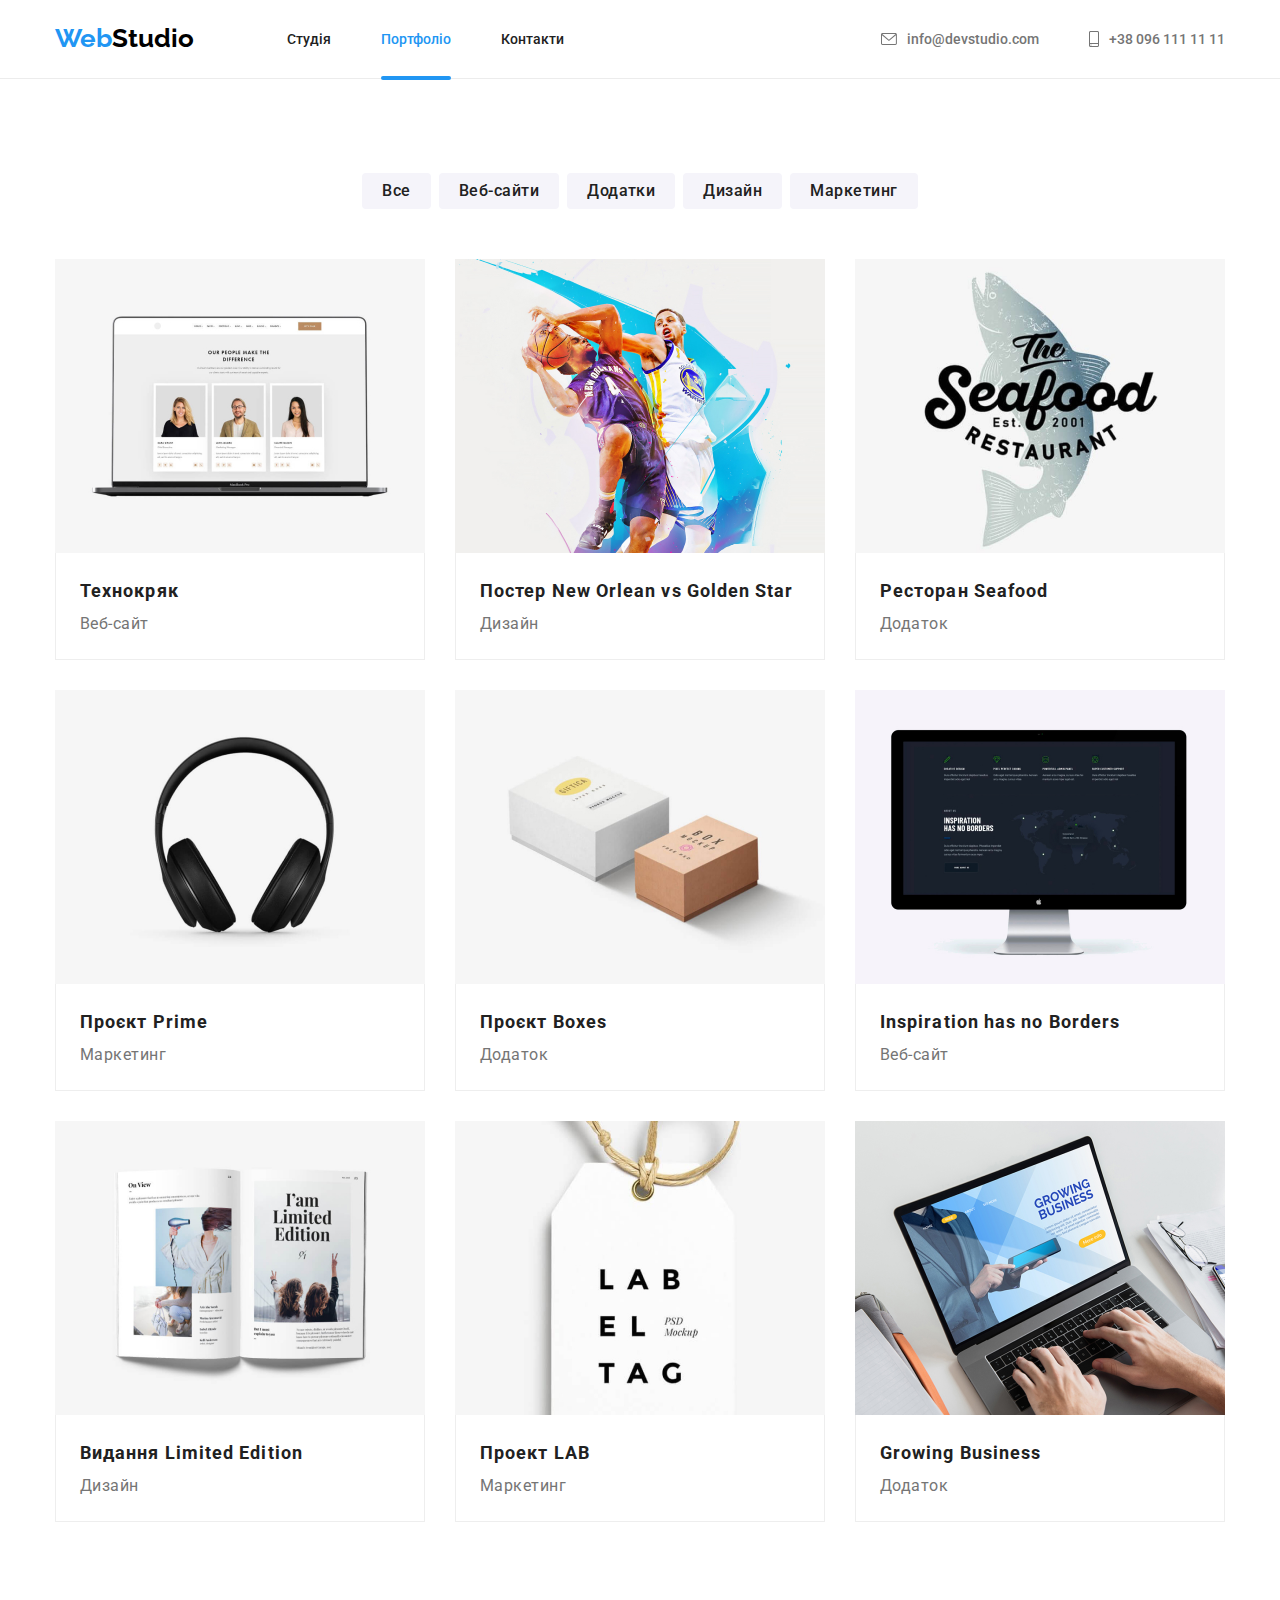
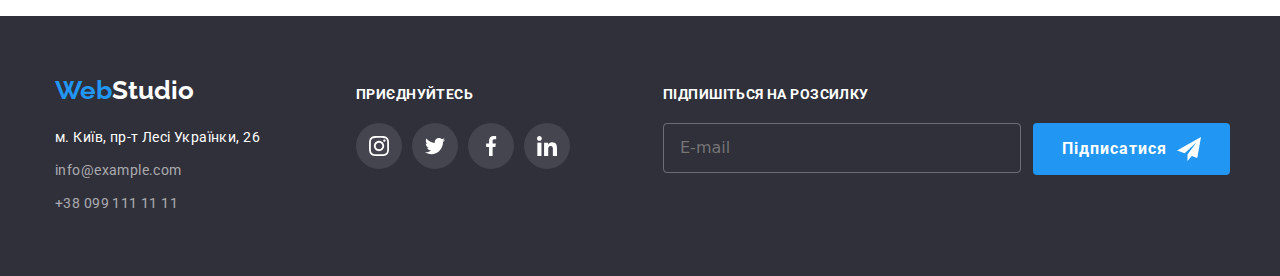
==== portfolio.html @ 5f031ca4 "do homework 6" ====
<!DOCTYPE html>
<html lang="uk">
  <head>
    <meta charset="UTF-8" />
    <meta http-equiv="X-UA-Compatible" content="IE=edge" />
    <meta name="viewport" content="width=device-width, initial-scale=1.0" />
    <link rel="preconnect" href="https://fonts.googleapis.com" />
    <link rel="preconnect" href="https://fonts.gstatic.com" crossorigin />
    <link
      href="https://fonts.googleapis.com/css2?family=Raleway:wght@700&family=Roboto:wght@400;500;700&display=swap"
      rel="stylesheet"
    />
    <link rel="stylesheet" href="https://cdnjs.cloudflare.com/ajax/libs/modern-normalize/1.1.0/modern-normalize.min.css" />
    <link rel="stylesheet" href="./css/styles.css" />
    <title>Portfolio</title>
  </head>
  <body>
    <header class="header content ">
   
      <div class="container header-container">
            <a href="./index.html" class="logo"> <span class="span">Web</span>Studio
            </a>
   
           <nav class="navigation">
              <ul class="header-list">
                 <li class="header-item"> 
                    <a href="./index.html" class="link ">Студія

                    </a>
                 </li>
                 <li class="header-item">
                   <a href="./portfolio.html" class="link current">Портфоліо

                   </a>
                  </li>
                 <li class="header-item">
                    <a href="#" class="link">Контакти

                     </a>
                 </li>
             </ul>
            </nav>
           <ul class="contacts">
               <li class="contacts-item ">
   
                 <a href="mailto:info@devstudio.com" class="link-contact">
                   <svg class="icon" width="16" height="12">
                     <use href="./images/icons.svg#icon-envelope"></use>
                   </svg>
                   info@devstudio.com
                 </a>
               </li>
               <li class="contacts-item ">
   
                <a href="tel:+380961111111" class="link-contact">
                    <svg class="icon" width="10" height="16">
                       <use href="./images/icons.svg#icon-smartphone"></use>
                     </svg>
                  +38 096 111 11 11
                </a>
               </li>
            </ul>
        </div>
   
   
   
   
      </header>
     <section class="projects">
        <h1 class="title-none" hidden>Портфолио</h1>

       <div class="container">
           <ul class="list-kind">
              <li class="item-kind">
               <button type="button" class="internal">Все</button>
              </li>
             <li class="item-kind">
               <button type="button" class="internal">Веб-сайти</button>
             </li>
             <li class="item-kind">
               <button type="button" class="internal">Додатки</button>
             </li>
             <li class="item-kind">
               <button type="button" class="internal">Дизайн</button>
             </li>
             <li class="item-kind">
               <button type="button" class="internal">Маркетинг</button>
             </li>
         </ul>
         
         <ul class="list-projects">
            <li class="item-projects">
               <a href="" class="link-projects">
                     <div class="list-img-wrapper">
                        <img src="./images/technocrack.jpg" alt="technocrack" width="370" class="image" />
                        <p class="overlay">Ресурс пропонує комплексні пропозиції з різним рівнем функціоналу та сервісів. Все це дозволить відвідувачу отримати вичерпні відомості про компанію чи приватну особу.</p>
                     </div>
                     <div class="kind-business">
                        <h2 class="title-project description">Технокряк</h2>
                        <p class="kind description">Веб-сайт</p>
                     </div>
               </a>
            </li>
            <li class="item-projects">
               <a href="" class="link-projects">
                     <div class="list-img-wrapper">
                        <img src="./images/poster.jpg" alt="poster" width="370" class="image" />
                        <p class="overlay">Ресурс пропонує комплексні пропозиції з різним рівнем функціоналу та сервісів. Все це дозволить відвідувачу отримати вичерпні відомості про компанію чи приватну особу.</p>
                     </div>
                     <div class="kind-business">
                        <h2 class="title-project description">
                           Постер New Orlean vs Golden Star
                        </h2>
                        <p class="kind description">Дизайн</p>
                     </div>
               </a>
            </li>
            <li class="item-projects">
               <a href="" class="link-projects">
                     <div class="list-img-wrapper">
                           <img src="./images/seafood.jpg" alt="seafood" width="370" class="image" />
                           <p class="overlay">Ресурс пропонує комплексні пропозиції з різним рівнем функціоналу та сервісів. Все це дозволить відвідувачу отримати вичерпні відомості про компанію чи приватну особу.</p>
                     </div>
                     <div class="kind-business">
                        <h2 class="title-project description">Ресторан Seafood</h2>
                        <p class="kind description">Додаток</p>
                     </div>
               </a>
            </li>
         
            <li class="item-projects">
               <a href="" class="link-projects">
                     <div class="list-img-wrapper">
                        <img src="./images/prime.jpg" alt="prime" width="370" class="image" />
                        <p class="overlay">Ресурс пропонує комплексні пропозиції з різним рівнем функціоналу та сервісів. Все це дозволить відвідувачу отримати вичерпні відомості про компанію чи приватну особу.</p>
                     </div>
                     <div class="kind-business">
                        <h2 class="title-project description">Проєкт Prime</h2>
                        <p class="kind description">Маркетинг</p>
                     </div>
               </a>
            </li>
            <li class="item-projects">
               <a href="" class="link-projects">
                 <div class="list-img-wrapper">
                     <img src="./images/boxes.jpg" alt="boxes" width="370" class="image" />
                     <p class="overlay">Ресурс пропонує комплексні пропозиції з різним рівнем функціоналу та сервісів. Все це дозволить відвідувачу отримати вичерпні відомості про компанію чи приватну особу.</p>
                 </div>
                  <div class="kind-business">
                     <h2 class="title-project description">Проєкт Boxes</h2>
                     <p class="kind description">Додаток</p>
                  </div>
               </a>
            </li>
            <li class="item-projects">
               <a href="" class="link-projects">
                     <div class="list-img-wrapper">
                           <img src="./images/borders.jpg" alt="borders" width="370" class="image" />
                           <p class="overlay">Ресурс пропонує комплексні пропозиції з різним рівнем функціоналу та сервісів. Все це дозволить відвідувачу отримати вичерпні відомості про компанію чи приватну особу.</p>
                     </div>
                     <div class="kind-business">
                        <h2 class="title-project description">Inspiration has no Borders</h2>
                        <p class="kind description">Веб-сайт</p>
                     </div>
               </a>
            </li>
         
            <li class="item-projects">
               <a href="" class="link-projects">
                     <div class="list-img-wrapper">
                        <img src="./images/publishing.jpg" alt="publishing" width="370" class="image" />
                        <p class="overlay">Ресурс пропонує комплексні пропозиції з різним рівнем функціоналу та сервісів. Все це дозволить відвідувачу отримати вичерпні відомості про компанію чи приватну особу.</p>
                     </div>
                     <div class="kind-business">
                        <h2 class="title-project description">Видання Limited Edition</h2>
                        <p class="kind description">Дизайн</p>
                     </div>
               </a>
            </li>
            <li class="item-projects">
               <a href="" class="link-projects">
                     <div class="list-img-wrapper">
                        <img src="./images/lab.jpg" alt="lab" width="370" class="image" />
                        <p class="overlay">Ресурс пропонує комплексні пропозиції з різним рівнем функціоналу та сервісів. Все це дозволить відвідувачу отримати вичерпні відомості про компанію чи приватну особу.</p>
                     </div>
                     <div class="kind-business">
                        <h2 class="title-project description">Проект LAB</h2>
                        <p class="kind description">Маркетинг</p>
                     </div>
               </a>
            </li>
            <li class="item-projects">
               <a href="" class="link-projects">
                     <div class="list-img-wrapper">
                           <img src="./images/growing.jpg" alt="growing" width="370" class="image" />
                           <p class="overlay">Ресурс пропонує комплексні пропозиції з різним рівнем функціоналу та сервісів. Все це дозволить відвідувачу отримати вичерпні відомості про компанію чи приватну особу.</p>
                     </div>
                     <div class="kind-business">
                        <h2 class="title-project description">Growing Business</h2>
                        <p class="kind description">Додаток</p>
                     </div>
               </a>
            </li>
         </ul>
      </div>
    </section>
         <footer class="content footer">
         
            <div class="container container-footer">
               <div class="container-address">
                  <a href="#" class="logodown"><span class="spandown">Web</span>Studio</a>
                  <address class="address">
                     <ul class="list-address">
                        <li class="item-address"><a href="https://goo.gl/maps/XZynYj2sDtxEhhcv8" target="_blank" class="kyiv">м.
                              Київ,
                              пр-т Лесі Українки, 26</a> </li>
                        <li class="item-address"> <a href="mailto:info@example.com" class="mailto">info@example.com</a></li>
                        <li class="item-address"> <a href="tel:+380991111111" class="telephone">+38 099 111 11 11</a></li>
                     </ul>
                  </address>
               </div>
               <div class="container-social-page">
                  <p class="invite">Приєднуйтесь</p>
                  <ul class="social-page-footer">
                     <li class="item-social-footer">
                        <a href="" class="link-footer-logo-social">
                           <svg class="footer-logo-social " width="20" height="20">
                              <use href="./images/icons.svg#icon-instagram"></use>
                           </svg>
                        </a>
                     </li>
                     <li class="item-social-footer">
                        <a href="" class="link-footer-logo-social">
                           <svg class="footer-logo-social" width="20" height="20">
                              <use href="./images/icons.svg#icon-twitter"></use>
                           </svg>
                        </a>
                     </li>
                     <li class="item-social-footer">
                        <a href="" class="link-footer-logo-social">
                           <svg class="footer-logo-social" width="20" height="20">
                              <use href="./images/icons.svg#icon-facebook"></use>
                           </svg>
                        </a>
                     </li>
                     <li class="item-social-footer">
                        <a href="" class="link-footer-logo-social">
                           <svg class="footer-logo-social" width="20" height="20">
                              <use href="./images/icons.svg#icon-linkedin"></use>
                           </svg>
                        </a>
                     </li>
                  </ul>
               </div>
               <form class="form-email">
                  <label>
                     <span class="describe-email-form">Підпишіться на розсилку</span>
                     <div class="container-input-email">
                        <input type="email" name="user_email" class="input-email" placeholder="E-mail">
                        <button type="submit" class="btn-send-email">Підписатися
                           <svg class="send-email-icon" width="24" height="24">
                              <use href="./images/icons.svg#icon-send"></use>
                           </svg>
                        </button>
                     </div>
                  </label>
               </form>
            </div>
         
         
         
         </footer>
  </body>
</html>
---- css/styles.css ----
:root{
    --primary-color: #212121;
    --secondery-color: #757575 ;
    --accent-color: #2196F3 ;
    --header-color: #2F303A;
    --text-color:#fff;
    --border-color:#F5F4FA;
    --second-border-color:#EEEEEE;
    --primary-font: 'Roboto',sans-serif; 
    --secondary-fonts: 'Raleway',sans-serif; 
    --normal-font: 400;
    --medium-font: 500;
    --bold-font: 700;
    --bolder-font: 900;
}


li{
    list-style: none;
}
button{
    cursor: pointer;
}
.body {
    font-family: var(--primary-font);
    color:var(--primary-color);
    font-size: 14px;
    letter-spacing: 0.03em;
    
    
}
.image{
    display: block;
}

.container{
    width: 1200px;
    margin: 0 auto;
    padding-left: 15px;
    padding-right: 15px;
    
}

.visually-hidden{
    position: absolute;
    width: 1px;
    height: 1px;
    margin: -1px;
    padding: 0;
    overflow: hidden;
    border: 0;
    clip: rect(0 0 0 0);
}
.header{
    border-bottom: 1px solid #ECECEC;
    padding-top: 24px;
    padding-bottom: 24px;
}
.header-container{
    display: flex;
    align-items: center;
}

.logo{
    
    font-family:var(--secondary-fonts);
    font-size: 26px;
    font-weight: var(--bold-font);
    color:black;
    margin-right: 93px;
    text-decoration: none;
    
}
.span{
    color: var(--accent-color);
}

 .nav{
    display: flex;
} 
.header-list{
   display: flex;
   align-items: center; 
   list-style: none;
   padding-left: 0;
   margin: 0 auto;
   
}

.header-item:not(:last-child){
    margin-right: 50px;
    
}


.contacts{
    display: flex;
    list-style: none;
    padding-left: 0;
    margin: 0;
    margin-left: auto;
    
    
    
}


.contacts-item:not(:last-child){
    margin-right: 50px;
}


.link{
    position: relative;
    text-decoration: none;
    font-family: var(--primary-font);
    font-size: 14px;
    font-weight: var(--medium-font);
    color: var(--primary-color);
    transition: color 250ms cubic-bezier(0.4, 0, 0.2, 1);
}
   .link:hover,
   .link:focus{
    color: var(--accent-color);
}   

.link-contact{
    display: flex;
    align-items: center;
    font-family: var(--primary-font);
    font-size: 14px;
    font-weight: var(--medium-font);
    color: var(--secondery-color);
    text-decoration: none;
    transition: color 250ms cubic-bezier(0.4, 0, 0.2, 1), fill 250ms cubic-bezier(0.4, 0, 0.2, 1);
}

.icon {
    
    fill: currentColor;
    margin-right: 10px;
}
.link-contact:hover,
.link-contact:focus{
    fill: var(--accent-color);
    color: var(--accent-color);
    
}  


/* Hero */
.hero{
    background-color: #C4C4C4;
    padding: 200px 0 ;
    text-align: center; 
    background-image:linear-gradient(to right, rgba(47, 48, 58, 0.4), rgba(47, 48, 58, 0.4)), url(../images/hero.jpg); 
    background-repeat: no-repeat;
    background-position: center;
    
    
}
.title-hero{
   
    font-family: var(--primary-font);
    font-size: 44px;
    font-weight: var(--bolder-font);
    color: var(--text-color);
    margin: 0 auto;
    text-align: center;
    text-transform: uppercase;
    letter-spacing: 0.06em;
    margin-bottom: 30px;
    
    
}
.modal-button{
    
    background-color: var(--accent-color);
    border: none;
    border-radius: 4px;
    color: var(--text-color);
    font-family: var(--primary-font);
    font-size: 16px;
    font-weight: var(--bold-font);
    padding: 10px 30px 10px 30px;
    transition: background-color 250ms cubic-bezier(0.4, 0, 0.2, 1), box-shadow 250ms cubic-bezier(0.4, 0, 0.2, 1);
}
.modal-button:hover,
.modal-button:focus{
    background-color: #188CE8;
    box-shadow: 0px 4px 4px rgba(0, 0, 0, 0.15);
    border-radius: 4px;
}

/* Особливості */
.specialy{
 padding-top: 94px;
 padding-bottom: 94px; 
}
.title-specialy{
    opacity: 0;
}
.list-specialy{
    display: flex;
    list-style: none;
    padding-left: 0;
    margin: 0;
}

.item-specialy{
   text-align: left;
    width: 270px;
}
.item-specialy:not(:last-child){
    margin-right: 30px;
}

.skill{
   
    font-family: var(--primary-font);
    font-size: 14px;
    line-height: 1.14;
    letter-spacing: 0.03em;
    font-weight: var(--bold-font);
    color: var(--primary-color);
    text-transform: uppercase;
    margin-bottom: 10px;
   
}
.content-specialy{
    font-family: var(--primary-font);
    font-size: 14px;
    line-height: 1.7;
    font-weight: var(--normal-font);
    color:var(--secondery-color);
    letter-spacing: 0.03em;
    margin-top: 0;
    margin-bottom: 0;
}


.container-icon{
    background-color: #F5F4FA;
    border-radius: 4px;
    display: flex;
    height: 120px;
    align-items: center;
    justify-content: center;
    margin-bottom: 30px;
}

   
   




/* Чим ми займаємося */
.activity{
    padding-bottom: 94px;
}

.title-activity{
    font-family: var(--primary-font);
    font-size: 36px;
    line-height: 1.17;
    text-align: center;
    letter-spacing: 0.03em;
    font-weight: var(--bold-font);
    color: var(--primary-color);
    margin-top: 0;
    margin-bottom: 50px;
    justify-content: center;
    
}
.list-activity{
   display: flex;
   padding-left: 0;
   margin-top: 0;
   margin-bottom: 0;
   justify-content: center;
   text-decoration: none;

}
.item-activity{
    list-style: none;
    text-decoration: none;
}
.item-activity:not(:last-child){
    margin-right: 30px;
}
.link-activity{
    text-decoration: none;
}
.overlay-wrapper{
    position: relative;
    
}
.text-wrapper{
    position: absolute;
    bottom: 0%;
    right: 0%;
    width: 100%;
    padding-top: 27px;
    padding-bottom: 27px;
    margin: 0;
    background: rgba(47, 48, 58, 0.8);
    font-family: var(--primary-font);
    font-weight: var(--bold-font);
    font-size: 14px;
    line-height: 1.14;
    text-align: center;
    letter-spacing: 0.03em;
    text-transform: uppercase;
    color: #FFFFFF;
    
    
}

/* Команда */
.teams{
    background-color: var(--border-color);
    margin: auto;
    padding-top: 94px;
    padding-bottom: 94px;
}

.our-teams{
    font-family: var(--primary-font);
    font-size: 36px;
    line-height: 1.17;
    text-align: center;
    letter-spacing: 0.03em;
    font-weight: var(--bold-font);
    color: var(--primary-color);
    margin-top: 0;
    margin-bottom: 50px;
    
    
}

.list-teams{
    display: flex;
    list-style: none;
    margin-top: 0;
    margin-bottom: 0;
    padding-left: 0;
    justify-content:center;
}




.item-teams{
    
    background: var(--text-color);
    box-shadow: 0px 1px 3px rgba(0, 0, 0, 0.12), 0px 1px 1px rgba(0, 0, 0, 0.14), 0px 2px 1px rgba(0, 0, 0, 0.2);
    border-radius: 0px 0px 4px 4px;
    text-align: center;
    
} 
.item-teams:not(:last-child){
    margin-right: 30px;
}

.person{
    padding-top: 30px;
    padding-bottom: 30px;
}
.name{
    font-family:var(--primary-font);
    font-size: 16px;
    line-height: 1.18;
    letter-spacing: 0.03em;
    font-weight: 500;
    color: var(--primary-color);
    margin: 0 auto;
    margin-bottom: 10px;
   
}
.occupation{
    font-family: var(--primary-font);
    font-size: 16px;
    line-height: 1.18;
    font-weight: 400;
    letter-spacing: 0.03em;
    font-weight: var(--normal-font);
    color: var(--secondery-color);
    margin: 0 auto;
}

.list-social-page{
    display: flex;
    margin-top: 16px;
    padding-left: 0;
    justify-content: center;
    
}

.item-social-page:not(:last-child){
    margin-right: 10px;
}

.link-social-page {
    display: flex;
    align-items: center;
    justify-content: center;
    width: 44px;
    height: 44px;
    color: #AFB1B8;
    background-color: #FFFFFF;
    border: 1px solid #fff;
    border-radius: 50% 50%;
    transition: background-color 250ms cubic-bezier(0.4, 0, 0.2, 1), color 250ms cubic-bezier(0.4, 0, 0.2, 1);
}

.icon-social-page{
    
    fill: currentColor;
    
}
.link-social-page:hover,
.link-social-page:focus{
    background-color: var(--accent-color);
    color: #ffffff;
    
}




/* Наші клієнти */
.clients{
    padding-top: 94px;
    padding-bottom: 94px;
}
.clients-title{
    font-family: var(--primary-font);
    font-weight: var(--bold-font);
    font-size: 36px;
    line-height: 1.17;
    text-align: center;
    letter-spacing: 0.03em;
    margin-top: 0;
    margin-bottom: 0;
    color: var(--primary-color);
    justify-content: center;
}
.clients-list{
    display: flex;
    padding-left: 0;
    margin-top: 50px;
    margin-bottom: 0;
}
.clients-item:not(:last-child){
    margin-right: 30px;
}
.link-clients-logo{
    display: flex;
    align-items: center;
    justify-content: center;
    width: 170px;
    height: 92px;
    color: #AFB1B8;
    border: 1px solid #AFB1B8;
    border-radius: 4px;
    transition: border 250ms cubic-bezier(0.4, 0, 0.2, 1), color 250ms cubic-bezier(0.4, 0, 0.2, 1);
}

.clients-logo{
    fill: currentColor;
}

.link-clients-logo:hover,
.link-clients-logo:focus{
  border: 1px solid var(--accent-color);
  color: var(--accent-color);
  
}

/* Footer */
.footer{
    background-color: var(--header-color);
    margin: auto;
    padding-top: 60px;
    padding-bottom: 60px;
    
}
.container-footer{
    display: flex;
    justify-content: flex-start;
    align-items: baseline;
    
}

.invite{
    font-family: var(--primary-font);
    font-weight: var(--bold-font);
    font-size: 14px;
    line-height: 1.14;
    letter-spacing: 0.03em;
    text-transform: uppercase;
    color: #FFFFFF;
    margin-top: 0;
    margin-bottom: 0;
}
.social-page-footer{
    display: flex;
    padding-left: 0;
    margin-top: 20px;
    margin-bottom: 0;
}
.container-address{
    margin-right: 70px;
    min-width: 231px;
}

.logodown{
    display: inline-block;
    text-decoration: none;
    font-family: var(--secondary-fonts);
    font-size: 26px;
    font-weight: var(--bold-font);
    color: var(--text-color);
    
    
    
}
.spandown{
    color: var(--accent-color);
}
.address{
   margin-top: 20px;
   
   
}
.list-address{
    list-style: none;
    padding-left: 0;
    margin: 0;
    
}
.item-address{
    font-family: var(--primary-font);
    font-size: 14px;
    line-height: 1.71;
    letter-spacing: 0.03em;
    font-weight: var(--normal-font);
    font-style: normal;
}
.item-address:not(:last-child){
    margin-bottom: 9px;
}

.kyiv{
    text-decoration: none;
    color: var(--text-color);
    
   
}
.mailto{
   text-decoration: none;
   
   color:rgba(255, 255, 255, 0.6);
  
}
.telephone{
    text-decoration: none;
    
    color: rgba(255, 255, 255, 0.6);
    
}
.link-footer-logo-social{
    display: flex;
    align-items: center;
    justify-content: center;
    width: 46px;
    height: 46px;
    background-color: rgba(255, 255, 255, 0.1);
    border: 1px solid transparent;
    border-radius: 50% 50%;
    transition: background-color 250ms cubic-bezier(0.4, 0, 0.2, 1);
}
.item-social-footer:not(:last-child) {
    margin-right: 10px;
    
}
.link-footer-logo-social:hover, 
.link-footer-logo-social:focus{
    background-color: var(--accent-color);
}
.footer-logo-social{
    fill:#ffffff;
}
.form-email{
    margin-left: 93px;
}
.describe-email-form{
    display: block;
    font-family: var(--primary-font);
    font-weight: var(--bold-font);
    font-size: 14px;
    line-height: 1.14;
    letter-spacing: 0.03em;
    text-transform: uppercase;
    color: #FFFFFF;
    margin-bottom: 20px;
}
.container-input-email{
    display: flex;
}
.input-email{
    color: #FFFFFF;
    margin-right: 12px;
    padding-left: 16px;
    width: 358px;
    height: 50px;
    background-color: transparent;
    border: 1px solid rgba(255, 255, 255, 0.3);
    border-radius: 4px;
    transition: border-color 250ms cubic-bezier(0.4, 0, 0.2, 1);
}
.input-email:focus{
    border-color: var(--accent-color);
}
.btn-send-email{
    display: flex;
    align-items: center;
    text-align: center;
    font-family: var(--primary-font);
    font-weight: var(--bold-font);
    font-size: 16px;
    line-height: 1.88;
    letter-spacing: 0.06em;
    color: #FFFFFF;
    background-color: var(--accent-color);
    padding: 10px 28px;
    border: 1px solid transparent;
    
    border-radius: 4px;
    transition: background-color 250ms cubic-bezier(0.4, 0, 0.2, 1), box-shadow 250ms cubic-bezier(0.4, 0, 0.2, 1);
}
.btn-send-email:hover,
.btn-send-email:focus{
    background-color: #188CE8;
    box-shadow: 0px 4px 4px rgba(0, 0, 0, 0.15);
    border-radius: 4px;
}
.send-email-icon{
    margin-left: 10px;
}
.backdrop {
    position: fixed;
    top: 0;
    left: 0;
    width: 100%;
    height: 100%;
    background: rgba(0, 0, 0, 0.2);
    z-index: 100;
    transition: visibility 1000ms linear,opacity 1000ms linear; 
}
.backdrop.is-hidden{
    visibility: hidden;
    opacity: 0;
    pointer-events: none;
    
}
/* ======================MODAL======================== */
.modal{
    position: absolute;
    top: 50%;
    left: 50%;
    transform: translate(-50%, -50%);
     width: 528px;
    height: 581px; 
    padding: 40px 40px;
    background-color: #FFFFFF;
}

.btn-modal{
    position: absolute;
    top: 8px;
    right: 8px;
    display: flex;
    justify-content: center;
    align-items: center;
    width: 30px;
    height: 30px;
    background-color: transparent;
    border: 1px solid rgba(0, 0, 0, 0.1);
    border-radius: 50%;
    padding: 0;
    transition: border-color 250ms cubic-bezier(0.4, 0, 0.2, 1);
    
}
.icon-btn-modal{
    transition: fill 250ms cubic-bezier(0.4, 0, 0.2, 1);
}
.btn-modal:hover,
.btn-modal:focus{
    border: 1px solid var(--accent-color);
    
}
.btn-modal:hover .icon-btn-modal,
.btn-modal:focus .icon-btn-modal{
    fill: var(--accent-color);
}
.modal-form{
    display: flex;
    flex-direction: column;
    
}
.desc-modal-form{
    font-family: var(--primary-font);
    font-weight: var(--bold-font);
    font-size: 20px;
    line-height: 1.15;
    text-align: center;
    letter-spacing: 0.03em;
    color: #212121;
    margin-top: 0;
    margin-bottom: 12px;
}
.modal-form-input{
    display: block;
    width: 100%;
    height: 40px;
    border: 1px solid rgba(33, 33, 33, 0.2);
    border-radius: 4px;
    margin-top: 4px;
    margin-bottom: 10px;
    padding-left: 42px;
    transition: border-color 250ms cubic-bezier(0.4, 0, 0.2, 1);
    
}

.modal-form-input:focus {
    outline: none;
    border-color: var(--accent-color);
}
.modal-form-input:focus + .modal-form-input-icon{
    fill: var(--accent-color);
}
.modal-form-input-desc{
    font-family: var(--primary-font);
    font-weight: var(--normal-font);
    font-size: 12px;
    line-height: 1.17;
    letter-spacing: 0.01em;
    color: #757575;
}
.modal-form-message{
    display: block;
    width: 100%;
    height: 120px;
    resize: none;
    border: 1px solid rgba(33, 33, 33, 0.2);
    border-radius: 4px;
    margin-top: 4px;
    margin-bottom: 20px;
    padding: 12px 16px;
    transition: border-color 250ms cubic-bezier(0.4, 0, 0.2, 1);
}
.modal-form-message:focus{
    outline: none;
    border-color: var(--accent-color);
}
.modal-form-check{
    display: inline;
}
.modal-form-check-desc{
    display: flex;
    align-items: center;
    font-family: var(--primary-font);
    font-weight: var(--normal-font);
    font-size: 14px;
    line-height: 1.71;
    letter-spacing: 0.03em;
    color: #757575;
    margin-bottom: 30px;
}
.modal-form-submit{
    align-self: center;
    padding: 10px 52px;
    background-color: var(--accent-color);
    border-color: transparent;
    border-radius: 4px;
    color: #FFFFFF;
    transition: background-color 250ms cubic-bezier(0.4, 0, 0.2, 1), box-shadow 250ms cubic-bezier(0.4, 0, 0.2, 1);
}
.modal-form-submit:hover,
.modal-form-submit:focus{
    background-color: #188CE8;
    box-shadow: 0px 4px 4px rgba(0, 0, 0, 0.15);
    border-radius: 4px;
}
.modal-form-input-wrapper{
    position: relative;
}
.modal-form-input-icon{
    position: absolute;
    left: 12px;
    top: 50%;
    transform: translateY(-50%);
    fill: currentColor;
    transition: fill 250ms cubic-bezier(0.4, 0, 0.2, 1);
}
.modal-form-check-desc::before{
    content: "";
    display: block;
    width: 16px;
    height: 15px;
    border: 2px solid #212121;
    border-radius: 2px;
    margin-right: 10px;
    
    
    cursor: pointer;
}
.modal-form-check:checked + .modal-form-check-desc::before{
    background-color: var(--accent-color);
    background-image: url(../images/check-mark.svg);
    background-repeat: no-repeat;
    background-position: center;
    border-color: transparent;
    border-radius: 2px;
}
.modal-form-check:focus + .modal-form-check-desc::before{
 outline: 2px solid var(--accent-color);
}
/* ======================MODAL======================== */
/*Portfolio*/

.projects{
  padding-top: 94px;
  padding-bottom: 94px; 
    
}
.title-none{
    opacity: 0;
}
.list-kind{
    display: flex;
    list-style: none;
    justify-content: center;
    
    padding-left: 0;
    margin: 0;
    margin-bottom: 50px;
}

.item-kind:not(:last-child){
    margin-right: 8px;
}

.internal{
    font-family: var(--primary-font);
    font-size: 16px;
    font-weight: var(--medium-font);
    line-height: 1.62;
    text-align: center;
    letter-spacing: 0.03em;
    color: var(--primary-color);
    background: var(--border-color);
    border: none;
    border-radius: 4px;
    padding: 5px 20px 5px 20px;
    transition: background-color 250ms cubic-bezier(0.4, 0, 0.2, 1), color 250ms cubic-bezier(0.4, 0, 0.2, 1),box-shadow 250ms cubic-bezier(0.4, 0, 0.2, 1);
    
}
.internal:hover{
   background-color: var(--accent-color);
   color: var(--text-color);
   box-shadow: 0px 3px 1px rgba(0, 0, 0, 0.1), 0px 1px 2px rgba(0, 0, 0, 0.08), 0px 2px 2px rgba(0, 0, 0, 0.12);
}
.internal:focus{
    background-color: var(--accent-color);
    color: #FFFFFF;
}

.list-projects{
   display: flex;
   flex-wrap: wrap;
   gap: 30px;
   list-style: none;
   justify-content: center;
   margin: 0;
   padding-left: 0;
}

.item-projects{
  flex-basis: calc((100% - 60px) / 3);
  
}
 .link-projects{
    display: block;
    text-decoration: none;
    transition: box-shadow 250ms cubic-bezier(0.4, 0, 0.2, 1);
} 
.link-projects:hover,
.link-projects:focus{
    box-shadow: 3px 3px  rgba(0, 0, 0, 0.1);
}

.kind-business{
    padding-top: 20px;
    padding-right: 24px;
    padding-left: 24px;
    padding-bottom: 20px;
    border: 1px solid #EEEEEE;
    border-top: none;
}

.title-project{
    font-family: var(--primary-font);
    font-size: 18px;
    line-height: 2.0;
    letter-spacing: 0.06em;
    font-weight: var(--bold-font);
    letter-spacing: 0.06em;
    color: var(--primary-color);
    
}
.kind{
    font-family: var(--primary-font);
    font-size: 16px;
    line-height: 1.88;
    letter-spacing: 0.03em;
    font-weight: var(--normal-font);
    color: var(--secondery-color);
    margin-bottom: 4px;
    
}
.description{
    margin: 0;
    
}
.list-img-wrapper{
position: relative;
overflow: hidden;
}
.overlay{
position: absolute;
left: 0;
top: 0;
height: 100%;
width: 100%;
margin: 0;
padding: 63px 24px;
transform: translate(0%, 100%);
transition: transform 500ms linear;
overflow: auto;
font-family: var(--primary-font);
font-size: var(--normal-font);
font-size: 18px;
line-height: 1.56;
letter-spacing: 0.03em;
color: #FFFFFF;
background-color: rgba(33, 150, 243, 0.9);;
}
.item-projects:hover .overlay,
.item-projects:focus .overlay{
transform: translate(0, 0);

}
.current {
    display: block;
    color: var(--accent-color);
}
 .current::after{
    content: "";
    display: block;
    width: 100%;
    height: 4px;
    background-color: #2196F3;
    border-radius: 2px;
    position: absolute;
    left: 0;
    bottom: -33px;
    
}
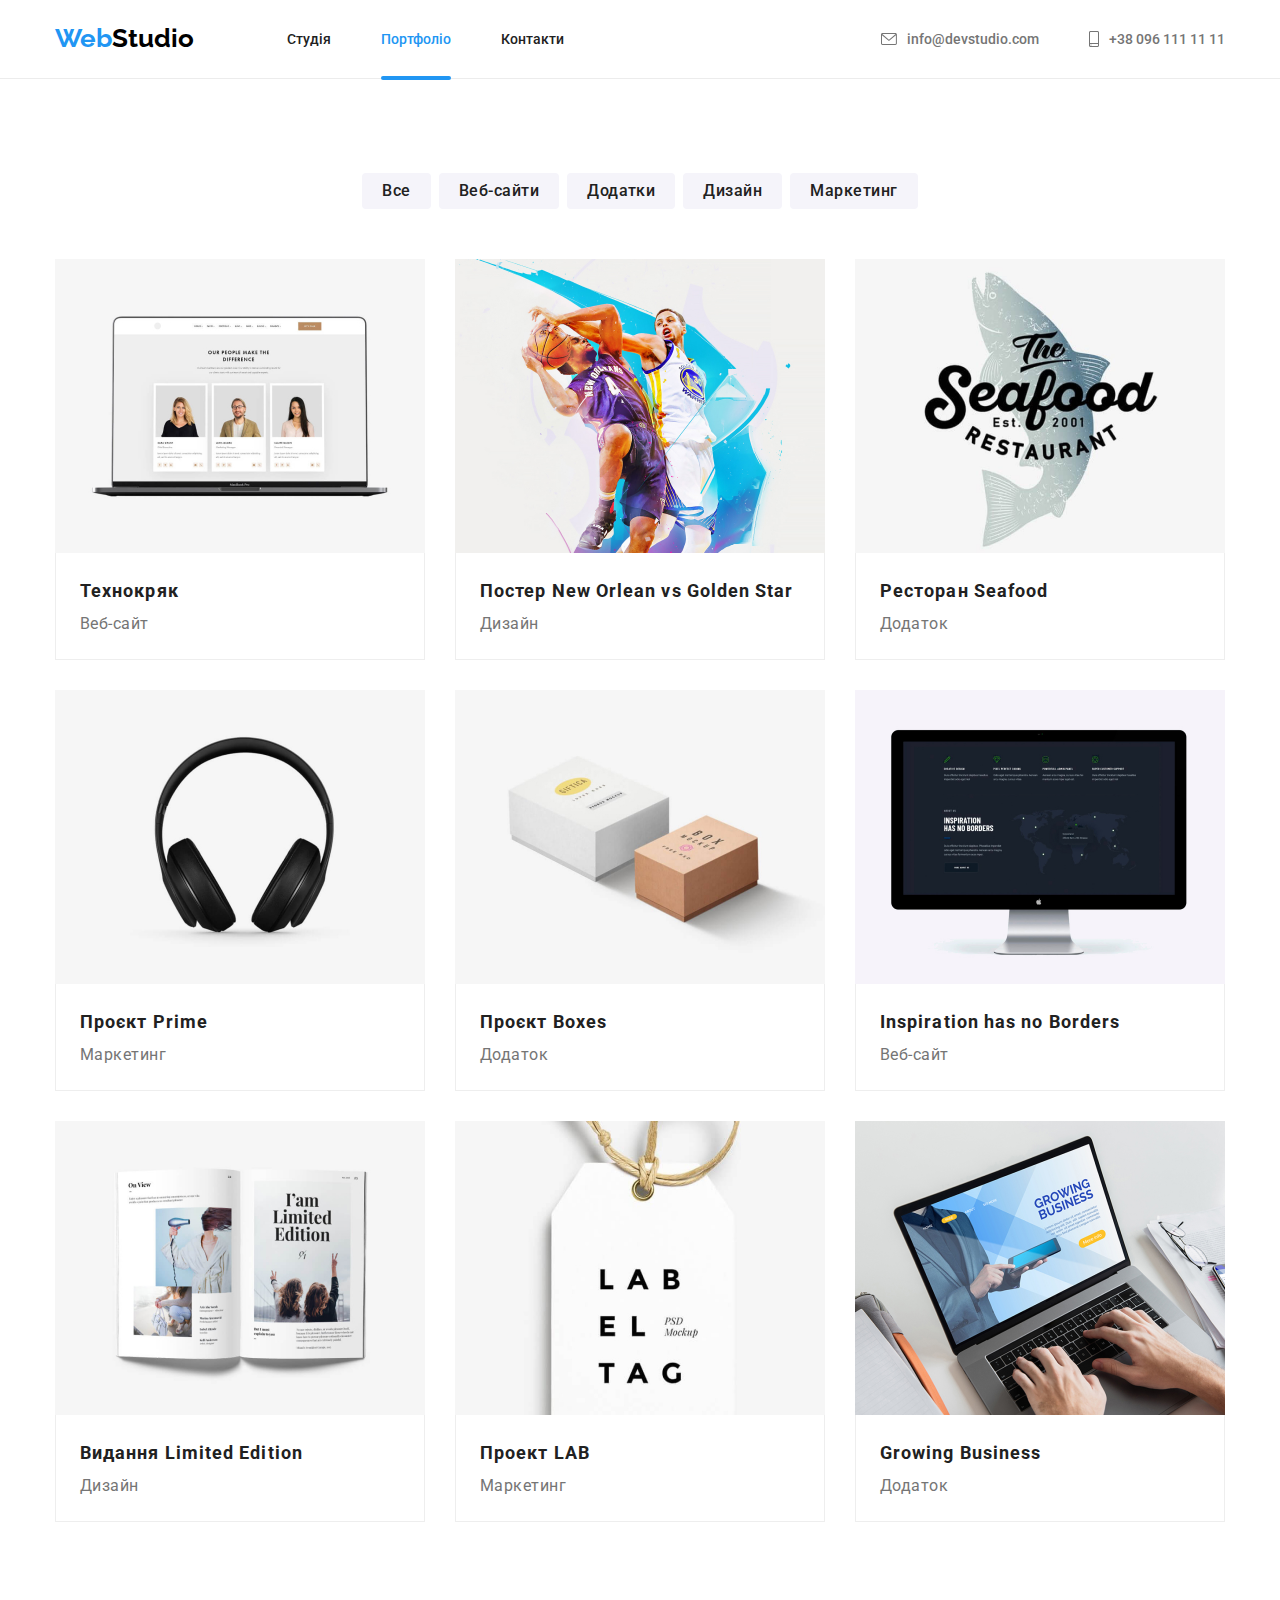
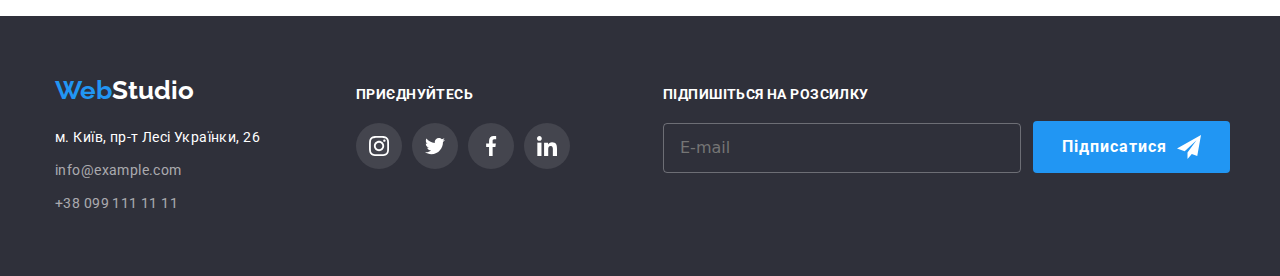
==== commit f8bc1fe6: "correct" ====
--- a/portfolio.html
+++ b/portfolio.html
@@ -253,17 +253,15 @@
                   </ul>
                </div>
                <form class="form-email">
-                  <label>
+                  <label class="input-email-label">
                      <span class="describe-email-form">Підпишіться на розсилку</span>
-                     <div class="container-input-email">
-                        <input type="email" name="user_email" class="input-email" placeholder="E-mail">
-                        <button type="submit" class="btn-send-email">Підписатися
-                           <svg class="send-email-icon" width="24" height="24">
-                              <use href="./images/icons.svg#icon-send"></use>
-                           </svg>
-                        </button>
-                     </div>
+                     <input type="email" name="user_email" class="input-email" placeholder="E-mail">
                   </label>
+                  <button type="submit" class="btn-send-email">Підписатися
+                     <svg class="send-email-icon" width="24" height="24">
+                        <use href="./images/icons.svg#icon-send"></use>
+                     </svg>
+                  </button>
                </form>
             </div>
          
--- a/css/styles.css
+++ b/css/styles.css
@@ -593,6 +593,8 @@
     fill:#ffffff;
 }
 .form-email{
+    display: flex;
+    align-items: flex-end;
     margin-left: 93px;
 }
 .describe-email-form{
@@ -610,6 +612,7 @@
     display: flex;
 }
 .input-email{
+    
     color: #FFFFFF;
     margin-right: 12px;
     padding-left: 16px;
@@ -721,14 +724,14 @@
     margin-top: 0;
     margin-bottom: 12px;
 }
+
 .modal-form-input{
     display: block;
     width: 100%;
     height: 40px;
     border: 1px solid rgba(33, 33, 33, 0.2);
     border-radius: 4px;
-    margin-top: 4px;
-    margin-bottom: 10px;
+   
     padding-left: 42px;
     transition: border-color 250ms cubic-bezier(0.4, 0, 0.2, 1);
     
@@ -795,7 +798,10 @@
     border-radius: 4px;
 }
 .modal-form-input-wrapper{
+    display: block;
     position: relative;
+    margin-top: 4px;
+    margin-bottom: 10px;
 }
 .modal-form-input-icon{
     position: absolute;
